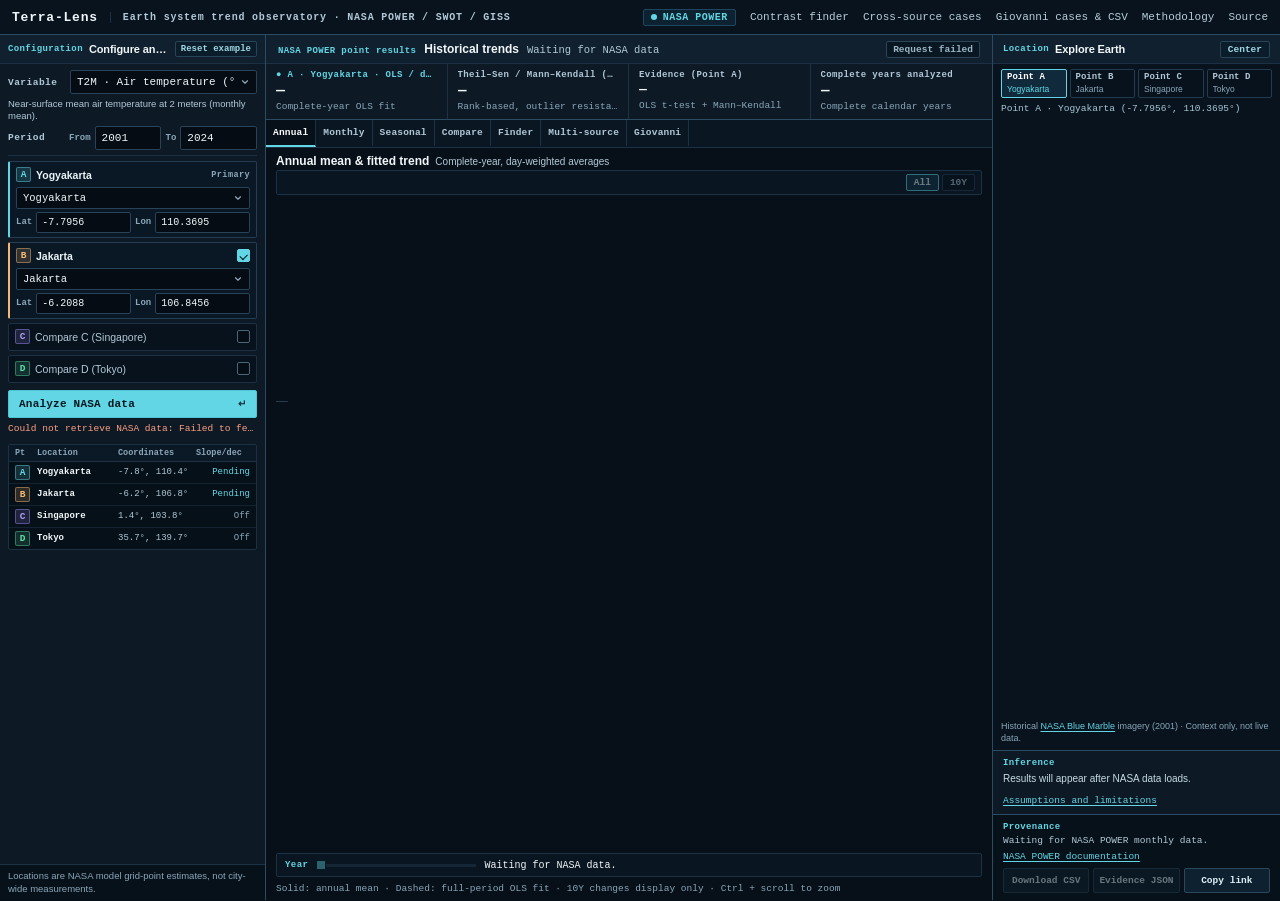
==== index.html @ 96b3123f "Publish review build 950e8ed2" ====
<!doctype html>
<html lang="en"><head><meta charset="utf-8"><meta name="viewport" content="width=device-width,initial-scale=1"><meta name="theme-color" content="#071521"><meta name="description" content="Explore real NASA POWER Earth-system data and investigate historical trends."><link rel="icon" href="./assets/favicon-BBARAKru.svg" type="image/svg+xml"><title>Terra-Lens — Earth trend workspace</title>  <script type="module" crossorigin src="./assets/index-DTztpC2e.js"></script>
  <link rel="stylesheet" crossorigin href="./assets/index-4qi3lNzu.css">
</head><body><div id="root"></div></body></html>
---- assets/index-4qi3lNzu.css ----
:root{--lightningcss-light: ;--lightningcss-dark:initial;color-scheme:dark;--bg:#071019;--panel:#0d1a26;--panel-alt:#142432;--header-bg:#10202e;--input-bg:#050c14;--border:#1c3144;--border-strong:#2d4a63;--focus-ring:#62d6e4;--text:#f1f7f9;--muted:#b2c8d6;--dim:#8aa6b8;--cyan:#62d6e4;--amber:#f6b975;--violet:#b29efa;--emerald:#5ce0a8;--status-ok:#6ee7b7;--status-warn:#fcd34d;--status-err:#fca5a5;--mono:"IBM Plex Mono", ui-monospace, SFMono-Regular, Menlo, Monaco, Consolas, "Liberation Mono", monospace;--head:"IBM Plex Sans", -apple-system, BlinkMacSystemFont, "Segoe UI", Inter, Roboto, sans-serif;--body:"IBM Plex Sans", -apple-system, BlinkMacSystemFont, "Segoe UI", Inter, Roboto, sans-serif}*{box-sizing:border-box}html{scroll-behavior:smooth}body{background:var(--bg);color:var(--text);font-family:var(--body);-webkit-font-smoothing:antialiased;margin:0}a{color:inherit;text-decoration:none}button,select,input{font:inherit}button{cursor:pointer}h1,h2,h3,h4,p{margin:0}h1,h2,h3,h4{font-family:var(--head)}a:focus-visible,button:focus-visible,input:focus-visible,select:focus-visible{outline:1.5px solid var(--cyan);outline-offset:1px}.skip{background:var(--cyan);color:#04151f;font:700 11px var(--mono);z-index:30;padding:6px 10px;position:absolute;top:-60px;left:8px}.skip:focus{top:6px}.sr-only{clip:rect(0, 0, 0, 0);white-space:nowrap;border:0;width:1px;height:1px;margin:-1px;padding:0;overflow:hidden;position:absolute!important}[hidden]{display:none!important}@media (prefers-reduced-motion:reduce){html{scroll-behavior:auto}}.shell{width:100%;max-width:none}.topbar{border-bottom:1px solid var(--border-strong);background:#08131d;position:relative}.nav{align-items:center;gap:12px;height:34px;min-height:34px;padding:0 12px;display:flex}.brand{font:700 13px var(--mono);letter-spacing:.06em;color:#f0f7fa;align-items:center;display:inline-flex}.brand span{color:var(--cyan);margin:0 2px}.nav-subtitle{font:600 10px var(--mono);letter-spacing:.08em;color:var(--muted);border-left:1px solid var(--border);white-space:nowrap;padding-left:12px}.nav-right{font:500 11px var(--mono);color:#b7ccd8;align-items:center;gap:14px;margin-left:auto;display:flex}.nav-right a{white-space:nowrap;color:#b7ccd8;transition:color .12s}.nav-right a:hover{color:var(--cyan)}.source-indicator{font:600 10px var(--mono);letter-spacing:.05em;color:var(--cyan);background:#0c2231;border:1px solid #1f465c;border-radius:2px;align-items:center;padding:2px 7px;display:inline-flex}.pulse{background:var(--cyan);border-radius:50%;width:6px;height:6px;margin-right:6px;display:inline-block}.explorer{background:var(--bg);max-width:none;padding:0}.workspace{border-bottom:1px solid var(--border);grid-template-columns:266px minmax(0,1fr) 288px;align-items:stretch;gap:0;display:grid}.controls,.results,.location-column{background:var(--panel);min-width:0;min-height:0}.controls{border-right:1px solid var(--border-strong);flex-direction:column;padding:0;display:flex}.location-column{border-left:1px solid var(--border-strong);flex-direction:column;gap:0;display:flex}.pane-title-group{white-space:nowrap;align-items:center;gap:6px;min-width:0;display:flex;overflow:hidden}.section-kicker{font:700 9px var(--mono);letter-spacing:.04em;color:var(--cyan);white-space:nowrap;flex:none}.panel-title{background:var(--header-bg);border-bottom:1px solid var(--border);flex:none;justify-content:space-between;align-items:center;gap:6px;height:29px;min-height:29px;padding:0 8px;display:flex}.panel-title h2,.globe-title h2{font:600 11px var(--head);letter-spacing:-.01em;color:var(--text);white-space:nowrap;text-overflow:ellipsis;margin:0;overflow:hidden}.link-button{color:#9fd7e2;font:600 9px var(--mono);white-space:nowrap;background:#0b1c2a;border:1px solid #284458;border-radius:2px;padding:2px 5px}.link-button:hover{border-color:var(--cyan);color:#fff;background:#132d42}#investigation-form{flex-direction:column;gap:5px;min-height:0;padding:6px 8px;display:flex}.param-block{border-bottom:1px solid var(--border);flex-direction:column;gap:4px;padding-bottom:5px;display:flex}.param-row{grid-template-columns:56px minmax(0,1fr);align-items:center;gap:6px;display:grid}.param-row label,.field-inline-label{font:700 9.5px var(--mono);letter-spacing:.05em;color:var(--muted);margin:0}.controls select,.controls input[type=number]{background-color:var(--input-bg);width:100%;height:24px;color:var(--text);font:500 11px var(--mono);font-variant-numeric:tabular-nums;appearance:none;border:1px solid #284257;border-radius:2px;padding:0 6px}.controls select{cursor:pointer;background-image:url("data:image/svg+xml,%3Csvg xmlns='http://www.w3.org/2000/svg' width='10' height='10' viewBox='0 0 12 12' fill='none'%3E%3Cpath d='m3 4.5 3 3 3-3' stroke='%238fa9b8' stroke-width='1.4' stroke-linecap='round' stroke-linejoin='round'/%3E%3C/svg%3E");background-position:right 6px center;background-repeat:no-repeat;padding-right:20px}.controls select:hover,.controls input[type=number]:hover{background-color:#0a1926;border-color:#446d8c}.controls input[type=number]::-webkit-inner-spin-button{appearance:none;margin:0}.controls input[type=number]::-webkit-outer-spin-button{appearance:none;margin:0}.controls .hint{font:400 9.5px/1.25 var(--body);color:var(--muted);margin:0}.year-row{grid-template-columns:56px 1fr 1fr;align-items:center;gap:5px;display:grid}.year-cell,.coord-cell{align-items:center;gap:4px;min-width:0;display:flex}.controls .small-label{font:600 9px var(--mono);color:var(--dim);white-space:nowrap;margin:0}.locations-matrix{flex-direction:column;gap:4px;min-height:0;display:flex}.loc-slot{border:1px solid var(--border);background:#07121c;border-radius:2px;padding:4px 6px;transition:border-color .12s}.loc-slot.is-active{background:#0a1825;border-color:#243d52}.loc-slot.loc-a.is-active{border-left:2px solid var(--cyan)}.loc-slot.loc-b.is-active{border-left:2px solid var(--amber)}.loc-slot.loc-c.is-active{border-left:2px solid var(--violet)}.loc-slot.loc-d.is-active{border-left:2px solid var(--emerald)}.field-heading,.compare-label{font:600 10px var(--mono);color:var(--text);justify-content:space-between;align-items:center;min-height:18px;margin:0;display:flex}.compare-label{cursor:pointer}.field-heading>span,.compare-label>span{align-items:center;gap:5px;min-width:0;display:inline-flex}.loc-city-badge{font:600 10.5px var(--head);color:#eaf4f8;white-space:nowrap;text-overflow:ellipsis;overflow:hidden}.loc-slot.is-collapsed .loc-city-badge{color:var(--muted);font-weight:500}.loc-tag{font:700 8.5px var(--mono);color:var(--dim);letter-spacing:.05em}.pin{width:15px;height:15px;font:700 9.5px var(--mono);border-radius:2px;flex:none;place-items:center;display:inline-grid}.pin.a{color:var(--cyan);background:#62d6e429;border:1px solid #62d6e473}.pin.b{color:var(--amber);background:#f6b97529;border:1px solid #f6b97573}.pin.c{color:var(--violet);background:#a38cf829;border:1px solid #a38cf873}.pin.d{color:var(--emerald);background:#56d39a29;border:1px solid #56d39a73}.compare-label input[type=checkbox]{appearance:none;background:var(--input-bg);cursor:pointer;border:1px solid #48667a;border-radius:2px;flex:none;place-content:center;width:13px;height:13px;margin:0;display:grid}.compare-label input[type=checkbox]:checked{background:var(--cyan);border-color:var(--cyan)}.compare-label input[type=checkbox]:checked:before{content:"";border-bottom:1.5px solid #04151f;border-left:1.5px solid #04151f;width:6px;height:3.5px;transform:translateY(-.5px)rotate(-45deg)}.loc-body{flex-direction:column;gap:3px;margin-top:3px;display:flex}.loc-body select{height:22px;font-size:10.5px}.coord-row{grid-template-columns:1fr 1fr;gap:4px;display:grid}.coord-row input[type=number]{height:21px;padding:0 5px;font-size:10px}.analyze{background:var(--cyan);color:#041821;width:100%;height:28px;min-height:28px;font:700 11px var(--mono);letter-spacing:.02em;cursor:pointer;border:1px solid #4fc4d4;border-radius:2px;flex:none;justify-content:space-between;align-items:center;margin-top:2px;padding:0 10px;display:flex}.analyze:hover:not(:disabled){background:#88e5f0}.analyze:disabled{color:#7794a6;cursor:not-allowed;background:#1b3140;border-color:#294558}.analyze-kbd{font:700 9.5px var(--mono);opacity:.85}.status{font:500 9.5px/1.3 var(--mono);min-height:13px;color:var(--muted);white-space:nowrap;text-overflow:ellipsis;margin:0;overflow:hidden}.status.error{color:#ff9e80}.status.success{color:#7ce8c8}.telemetry-summary{border:1px solid var(--border);font:500 9px var(--mono);font-variant-numeric:tabular-nums;background:#061019;border-radius:2px;margin:2px 8px 6px}.telemetry-head{border-bottom:1px solid var(--border);color:var(--dim);background:#0b1926;grid-template-columns:18px minmax(0,1fr) 74px 54px;gap:4px;padding:3px 6px;font-size:8.5px;font-weight:700;display:grid}.telemetry-row{border-bottom:1px solid #132332;grid-template-columns:18px minmax(0,1fr) 74px 54px;align-items:center;gap:4px;padding:3px 6px;display:grid}.telemetry-row:last-child{border-bottom:0}.telemetry-row.is-off{opacity:1}.telemetry-city{color:var(--text);white-space:nowrap;text-overflow:ellipsis;font-weight:600;overflow:hidden}.telemetry-coord{color:var(--muted);white-space:nowrap;text-overflow:ellipsis;overflow:hidden}.telemetry-val{text-align:right;color:var(--cyan);white-space:nowrap}.telemetry-row.is-off .telemetry-val{color:var(--dim)}@media (height<=780px),(width<=999px){.telemetry-summary{display:none}}.aside-note{font:400 9.5px/1.3 var(--body);border-top:1px solid var(--border);color:var(--dim);background:#07111a;flex:none;margin-top:auto;padding:5px 8px}.results{background:var(--bg);flex-direction:column;gap:0;display:flex}.result-heading{background:var(--header-bg);border-bottom:1px solid var(--border);flex:none;justify-content:space-between;align-items:center;gap:10px;height:29px;min-height:29px;padding:0 12px;display:flex}.result-title-bar{align-items:baseline;gap:8px;min-width:0;display:flex;overflow:hidden}.result-heading strong{font:600 12px var(--head);color:var(--text);white-space:nowrap}.result-heading p{font:500 10.5px var(--mono);color:var(--muted);white-space:nowrap;text-overflow:ellipsis;overflow:hidden}.data-state{color:#9cb6c4;font:700 9.5px var(--mono);white-space:nowrap;background:#091723;border:1px solid #2b4458;border-radius:2px;flex:none;margin-left:auto;padding:2px 6px}.data-state.live{color:#7ce8c8;background:#14443859;border-color:#2f7a67}.metrics{background:var(--panel);border-bottom:1px solid var(--border-strong);flex:none;grid-template-columns:repeat(4,minmax(0,1fr));gap:0;display:grid}.metric{border-right:1px solid var(--border);min-width:0;padding:6px 10px}.metric:last-child{border-right:0}.metric-label{font:700 9px var(--mono);letter-spacing:.04em;color:var(--muted);white-space:nowrap;text-overflow:ellipsis;overflow:hidden}.metric strong{font:700 15px/1.15 var(--mono);font-variant-numeric:tabular-nums;letter-spacing:-.02em;color:var(--text);white-space:nowrap;text-overflow:ellipsis;margin-top:2px;display:block;overflow:hidden}.metric strong.yes{color:#7ce8c8}.metric strong.no,.metric strong.metric-secondary-val{color:var(--amber)}.metric p{font:400 9.5px/1.25 var(--mono);color:var(--dim);white-space:nowrap;text-overflow:ellipsis;margin-top:2px;overflow:hidden}.chart-shell{background:var(--bg);flex-direction:column;flex:1;min-height:0;display:flex;overflow:hidden}.chart-tabs{border-bottom:1px solid var(--border);background:#0a1723;flex:none;align-items:center;gap:0;height:28px;min-height:28px;padding:0 8px 0 0;display:flex}.chart-tabs button{appearance:none;border:0;border-right:1px solid var(--border);height:100%;color:var(--muted);font:600 10.5px var(--mono);letter-spacing:.02em;background:0 0;border-bottom:2px solid #0000;padding:0 12px;transition:background-color .12s,color .12s}.chart-tabs button:hover:not([aria-selected=true]){color:var(--text);background:#0f2233}.chart-tabs button[aria-selected=true]{background:var(--bg);border-bottom-color:var(--cyan);color:#fff}.chip{font:600 9.5px var(--mono);color:var(--cyan);white-space:nowrap;background:#0c2130;border:1px solid #21495e;border-radius:2px;margin-left:auto;padding:1px 6px}.chart-views{flex:1;min-height:0}.chart-views>section,.chart-views>article{height:100%;min-height:0}.chart-panel{flex-direction:column;height:100%;min-height:0;margin:0;padding:6px 10px;display:flex}.chart-heading{flex:none;justify-content:space-between;align-items:center;margin-bottom:2px;display:flex}.chart-heading h3,.comparison-topline h3{font:600 12px var(--head);color:var(--text);margin:0}.chart-heading p,.comparison-topline p{font:400 10px var(--body);color:var(--muted);margin:0}.chart-toolbar{border:1px solid var(--border);background:#091521;border-radius:2px;flex:none;justify-content:space-between;align-items:center;gap:8px;margin-bottom:4px;padding:3px 6px;display:flex}.legend{font:500 10.5px var(--mono);flex-wrap:wrap;align-items:center;gap:10px;display:flex}.legend-item{align-items:center;gap:5px;display:inline-flex}.legend-dot{border-radius:1px;width:7px;height:7px;display:inline-block}.legend-id{font:700 10px var(--mono)}.legend-slope{font:500 9.5px var(--mono);color:var(--muted);padding-left:2px;font-style:normal}.chart-range{align-items:center;gap:3px;display:flex}.chart-range button{color:var(--muted);font:600 9.5px var(--mono);background:#061019;border:1px solid #264054;border-radius:2px;padding:2px 7px}.chart-range button[aria-pressed=true]{border-color:var(--cyan);color:#e9f9fc;background:#143647}.chart-range button:disabled{opacity:.45;cursor:not-allowed}.echart{touch-action:pan-y;flex:1;width:100%;min-height:120px}.chart-inspector{border:1px solid var(--border);font:500 10px var(--mono);background:#091520;border-radius:2px;flex:none;grid-template-columns:auto minmax(80px,160px) minmax(0,1fr);align-items:center;gap:8px;margin-top:4px;padding:4px 8px;display:grid}.chart-inspector label{font:700 9px var(--mono);color:var(--cyan);letter-spacing:.05em}.chart-inspector input[type=range]{width:100%;height:14px;accent-color:var(--cyan);cursor:pointer;margin:0}.chart-inspector output{color:var(--text);font-variant-numeric:tabular-nums;white-space:nowrap;text-overflow:ellipsis;overflow:hidden}.chart-foot{font:400 9.5px var(--mono);color:var(--dim);white-space:nowrap;text-overflow:ellipsis;flex:none;margin-top:2px;padding-top:4px;overflow:hidden}.comparison-panel{flex-direction:column;gap:6px;height:100%;min-height:0;margin:0;padding:8px 12px;display:flex}.comparison-topline{flex:none}.confidence-wrap{border:1px solid var(--border);background:#08131e;border-radius:2px;flex:0 132px;width:100%;min-height:88px;overflow:auto hidden}.confidence-wrap svg{width:100%;min-width:0;height:100%;max-height:132px;display:block}.comparison-rows{flex-direction:column;flex:1;gap:4px;min-height:0;display:flex}.comparison-point{border:1px solid var(--border);border-left:3px solid var(--series-color);background:#091520;border-radius:2px;min-width:0;padding:5px 9px}.comparison-location{align-items:center;gap:6px;margin-bottom:3px;display:flex}.comparison-badge{font:700 9.5px var(--mono);color:var(--series-color);border:1px solid var(--series-color);border-radius:2px;padding:0 4px}.comparison-location strong{font:600 11px var(--head);color:var(--text)}.comparison-location small{font:500 9.5px var(--mono);color:var(--muted);margin-left:auto}.comparison-numbers{grid-template-columns:.6fr 1.15fr 1.35fr .7fr;gap:6px;min-width:0;display:grid}.comparison-stat{min-width:0}.comparison-stat span{font:600 8.5px var(--mono);color:var(--dim);display:block}.comparison-stat strong{font:600 10.5px var(--mono);font-variant-numeric:tabular-nums;color:var(--text);white-space:nowrap;text-overflow:ellipsis;display:block;overflow:hidden}.comparison-note{font:400 9.5px/1.3 var(--body);color:var(--dim);flex:none;margin-top:auto}.comparison-empty{font:500 11px var(--mono);color:var(--muted);padding:16px}.globe-panel{border-bottom:1px solid var(--border-strong);background:#08131d;flex-direction:column;flex:1;min-height:0;padding:0 0 6px;display:flex}.globe-title{background:var(--header-bg);border-bottom:1px solid var(--border);justify-content:space-between;align-items:center;height:29px;min-height:29px;padding:0 10px;display:flex}.globe-title button{color:#9fd7e2;font:600 9.5px var(--mono);background:#0b1c2a;border:1px solid #284458;border-radius:2px;padding:2px 7px}.globe-title button:hover{border-color:var(--cyan);color:#fff}.globe-controls{grid-template-columns:repeat(4,minmax(0,1fr));gap:3px;padding:5px 8px 3px;display:grid}.globe-target-btn{color:var(--muted);background:#07121c;border:1px solid #233b4e;border-radius:2px;flex-direction:column;align-items:flex-start;min-width:0;padding:3px 5px;display:flex}.globe-target-btn span{font:700 9px var(--mono);line-height:1.1}.globe-target-btn small{font:500 8.5px var(--body);color:var(--dim);white-space:nowrap;text-overflow:ellipsis;text-align:left;width:100%;margin-top:1px;overflow:hidden}.globe-target-btn[aria-pressed=true]{border-color:var(--cyan);color:#fff;background:#10293b}.globe-target-btn[aria-pressed=true] small{color:var(--cyan)}.globe-status{font:500 9.5px/1.25 var(--mono);color:#a9c7d6;white-space:nowrap;text-overflow:ellipsis;padding:2px 8px 4px;overflow:hidden}.earth-globe{cursor:grab;touch-action:none;flex:1;width:100%;min-height:110px}.earth-globe:active{cursor:grabbing}.earth-globe canvas{width:100%;height:100%;display:block}.earth-globe[data-error]{cursor:auto;color:var(--muted);font:500 11px var(--mono);place-items:center;padding:10px;display:grid}.globe-credit{font:400 9px/1.25 var(--body);color:var(--dim);flex:none;padding:2px 8px 0}.globe-credit a,.sources-card a,.insight-card>a{color:var(--cyan);text-underline-offset:2px;text-decoration:underline}.insight-card{border-bottom:1px solid var(--border-strong);background:var(--panel);flex:none;padding:7px 10px}.insight-card .finding{margin:4px 0}.finding p{font:400 10px/1.35 var(--body);color:#c7dae3}.insight-card>a{font:500 9.5px var(--mono);display:inline-block}.sources-card{background:#07111a;flex:none;padding:7px 10px}.sources-card p{font:400 9.5px/1.3 var(--mono);color:var(--muted);margin:3px 0}.sources-card a{font:500 9.5px var(--mono)}.source-actions{grid-template-columns:1fr 1fr;gap:5px;margin-top:5px;display:grid}.source-actions button{color:#dff0f6;height:25px;font:600 10px var(--mono);background:#0d2130;border:1px solid #2b475c;border-radius:2px;padding:0 8px}.source-actions button:hover:not(:disabled){border-color:var(--cyan);background:#16344a}.source-actions button:disabled{opacity:.45;cursor:not-allowed}@media (width>=800px) and (height>=660px){html,body{height:100%;overflow:hidden}.explorer{height:calc(100dvh - 34px)}.workspace{grid-template-rows:minmax(0,1fr);height:100%}.workspace>*{height:100%;min-height:0}.confidence-wrap{overflow:hidden}.confidence-wrap svg{min-width:0}}@media (width<=1190px){.workspace{grid-template-columns:232px minmax(0,1fr) 256px}.metric{padding:5px 8px}.metric strong{font-size:13.5px}}@media (width>=800px) and (width<=999px) and (height>=660px){.workspace{grid-template-columns:204px minmax(0,1fr) 224px}.nav-subtitle{display:none}.metric strong{font-size:12.5px}.metric p{font-size:8.5px}.comparison-numbers{grid-template-columns:repeat(4,minmax(0,1fr));gap:4px}.comparison-stat strong{font-size:9.5px}.chart-inspector{grid-template-columns:auto 90px minmax(0,1fr)}}@media (width>=800px) and (width<=899px) and (height>=660px){.workspace{grid-template-columns:182px minmax(0,1fr) 194px}.globe-controls{grid-template-columns:repeat(2,minmax(0,1fr))}}@media (width>=800px) and (height<=720px){#investigation-form{gap:3px;padding:4px 6px}.param-block{gap:2px;padding-bottom:3px}.controls select,.controls input[type=number]{height:20px;font-size:10px}.loc-slot{padding:2px 5px}.field-heading,.compare-label{min-height:15px}.loc-body{gap:2px;margin-top:2px}.loc-body select{height:19px}.coord-row input[type=number]{height:18px}.analyze{height:24px;min-height:24px}.aside-note{padding:3px 6px;font-size:8.5px}.confidence-wrap{flex-basis:104px;min-height:76px}.comparison-point{padding:3px 7px}.insight-card,.sources-card{padding:5px 8px}.finding p,.sources-card p{font-size:9px;line-height:1.25}}@media (width<=799px){.workspace{grid-template-columns:1fr}.controls{border-right:0;border-bottom:1px solid var(--border-strong)}.location-column{border-left:0;border-top:1px solid var(--border-strong);order:-1}.earth-globe{height:220px}.results{min-height:520px}.chart-shell{min-height:400px}.metrics{grid-template-columns:repeat(2,minmax(0,1fr))}.metric:nth-child(2){border-right:0}.metric:first-child,.metric:nth-child(2){border-bottom:1px solid var(--border)}.nav-subtitle{display:none}}@media (width<=650px){.nav{gap:8px;padding:0 10px}.nav-right{gap:8px}.nav-right>a:last-child{display:none}.comparison-numbers{grid-template-columns:repeat(2,minmax(0,1fr))}.chart-inspector{grid-template-columns:auto 1fr}.chart-inspector output{grid-column:1/-1}}#root{min-height:100%}.chart-inspector input[type=range]{appearance:none;background:0 0}.chart-inspector input[type=range]::-webkit-slider-runnable-track{background:#274357;border-radius:1px;height:3px}.chart-inspector input[type=range]::-webkit-slider-thumb{appearance:none;background:var(--cyan);border:1px solid #04151f;border-radius:1px;width:10px;height:10px;margin-top:-3.5px}.chart-inspector input[type=range]::-moz-range-track{background:#274357;border-radius:1px;height:3px}.chart-inspector input[type=range]::-moz-range-thumb{background:var(--cyan);border:1px solid #04151f;border-radius:1px;width:10px;height:10px}.chart-inspector input[type=range]:disabled{opacity:.4;cursor:not-allowed}.results{overflow:hidden}.chart-views{flex-direction:column;display:flex;overflow:hidden}#panel-comparison,#panel-finder,#panel-cases,#panel-giovanni{flex-direction:column;flex:1;height:100%;min-height:0;display:flex;overflow:hidden}.comparison-panel,.science-cases,.giovanni-workspace{overscroll-behavior:contain;flex:1;min-height:0;overflow:hidden auto}.comparison-panel>*{flex-shrink:0}.comparison-rows{flex:none;min-height:auto}@media (width<=799px){.comparison-panel,.discovery,.science-cases,.giovanni-workspace{max-height:540px}}.source-actions{grid-template-columns:repeat(3,minmax(0,1fr));gap:4px}.source-actions button{white-space:nowrap;padding:0 4px;font-size:9.5px}.giovanni-workspace{overflow-wrap:anywhere;background:var(--bg);flex-direction:column;gap:8px;min-width:0;max-width:100%;margin:0;padding:8px 12px;display:flex}.giovanni-head{border-bottom:1px solid var(--border);flex-wrap:wrap;flex:none;justify-content:space-between;align-items:center;gap:8px;padding-bottom:6px;display:flex}.giovanni-head h2{font:600 12px var(--head);letter-spacing:-.01em;color:var(--text);margin:0}.giovanni-links{font:500 10px var(--mono);color:var(--muted);margin:0}.giovanni-links a{color:var(--cyan);text-underline-offset:2px;text-decoration:underline}.giovanni-links a:hover{color:#fff}.giovanni-grid{grid-template-columns:minmax(0,.95fr) minmax(0,1.05fr);align-items:start;gap:10px;display:grid}.giovanni-copy{flex-direction:column;gap:8px;min-width:0;display:flex}.giovanni-card,.giovanni-summary,.giovanni-form{background:var(--panel);border:1px solid var(--border);border-radius:2px;min-width:0;padding:8px 10px}.giovanni-workspace h3{font:600 10.5px var(--head);letter-spacing:.01em;color:var(--cyan);margin:0 0 6px}.giovanni-note{font:400 10.5px/1.4 var(--body);color:var(--muted);margin:0 0 6px}.giovanni-note:last-child{margin-bottom:0}.giovanni-note strong{color:var(--text);font-weight:600}.giovanni-tutorial p{font:400 13px/1.45 var(--body);margin:0 0 8px}.giovanni-tutorial p.giovanni-note{font-size:12px}.giovanni-tutorial a{color:var(--cyan);text-underline-offset:2px;text-decoration:underline}.giovanni-tutorial button{color:var(--text);background:var(--panel);border:1px solid var(--cyan);cursor:pointer;border-radius:2px;padding:6px 10px}.giovanni-tutorial summary{cursor:pointer;margin-top:8px}.giovanni-region-fields{grid-template-columns:repeat(auto-fit,minmax(110px,1fr));gap:8px;margin:8px 0;display:grid}.giovanni-region-fields input{width:100%;min-width:0;color:var(--text);background:var(--bg);border:1px solid var(--border);padding:5px}.giovanni-workspace label{font:600 9.5px var(--mono);color:var(--muted);margin:0 0 3px;display:block}.giovanni-workspace input[type=text],.giovanni-workspace input[type=url],.giovanni-workspace input:not([type]){box-sizing:border-box;background:var(--input-bg);width:100%;min-width:0;max-width:100%;height:26px;color:var(--text);font:500 10.5px var(--mono);border:1px solid #284257;border-radius:2px;margin-bottom:8px;padding:0 7px}.giovanni-workspace input[type=text]:hover,.giovanni-workspace input[type=url]:hover,.giovanni-workspace input:not([type]):hover{background:#0a1926;border-color:#446d8c}.giovanni-workspace input[type=file]{box-sizing:border-box;background:var(--input-bg);width:100%;min-width:0;max-width:100%;color:var(--muted);font:500 10px var(--mono);cursor:pointer;border:1px dashed #2d4c63;border-radius:2px;padding:5px 7px}.giovanni-workspace input[type=file]::file-selector-button{color:#dff0f6;font:600 9.5px var(--mono);cursor:pointer;background:#0d2130;border:1px solid #2b475c;border-radius:2px;margin-right:8px;padding:3px 8px}.giovanni-workspace input[type=file]::file-selector-button:hover{border-color:var(--cyan);color:#fff;background:#16344a}.giovanni-workspace .coord-row{grid-template-columns:1fr 1fr;gap:8px;display:grid}.giovanni-summary p{font:500 10.5px/1.35 var(--body);color:var(--text);margin:0 0 5px}.giovanni-summary code{overflow-wrap:anywhere;font:500 9.5px var(--mono);color:var(--cyan)}.giovanni-summary button{color:#dff0f6;font:600 10px var(--mono);cursor:pointer;background:#0d2130;border:1px solid #2b475c;border-radius:2px;margin-top:6px;padding:4px 9px}.giovanni-summary button:hover{border-color:var(--cyan);color:#fff;background:#16344a}@media (width<=900px){.giovanni-grid{grid-template-columns:1fr;gap:8px}}@media (width>=800px) and (width<=999px) and (height<=720px){.source-actions{gap:3px}.source-actions button{height:22px;padding:0 3px;font-size:8.5px}.insight-card .finding{margin:2px 0}.insight-card>a{margin-top:0}}.verdict{border:1px solid var(--border-strong);font-family:var(--mono);letter-spacing:.02em;color:var(--muted);white-space:nowrap;border-radius:2px;margin-left:auto;padding:1px 6px;font-size:9.5px;display:inline-block}.verdict-consistent{color:var(--text);border-color:#9fb8c4}.verdict-mixed{color:#d6e2e8;border-style:dashed}.verdict-not-detected,.verdict-insufficient{color:var(--dim)}.metric strong.verdict-text{color:var(--text);font-size:13px;line-height:1.25}.metric strong.verdict-not-detected,.metric strong.verdict-insufficient{color:var(--muted)}.comparison-location{flex-wrap:wrap}.comparison-stat strong.flag{color:var(--amber)}.legend-excluded{color:var(--dim);font-style:italic}.chart-toolbar-groups{flex-wrap:wrap;align-items:center;gap:10px;display:flex}.finding-caveat{color:var(--dim);margin-top:4px;font-size:9.5px}.insight-card .finding{min-height:0;overflow-y:auto}.legend-glyph{font-size:10px;line-height:1}.metric-pt-a .metric-label{color:var(--cyan)}.metric-pt-b .metric-label{color:var(--amber)}.science-cases{background:var(--bg);flex-direction:column;gap:8px;min-width:0;max-width:100%;margin:0;padding:8px 12px;display:flex}.sc-header{border-bottom:1px solid var(--border);flex-wrap:wrap;flex:none;justify-content:space-between;align-items:center;gap:8px;padding-bottom:5px;display:flex}.sc-header h2{font:600 12px var(--head);color:var(--text);margin:0}.sc-header p{font:400 10px var(--body);color:var(--muted);white-space:nowrap;text-overflow:ellipsis;margin:0;overflow:hidden}.sc-snapshot-badge{border:1px solid var(--border-strong);background:var(--panel);font:600 9.5px var(--mono);color:var(--cyan);border-radius:2px;flex:none;padding:2px 7px}.sc-switcher{flex:none;grid-template-columns:1fr 1fr;gap:8px;display:grid}.sc-case-btn{text-align:left;background:var(--panel);border:1px solid var(--border);border-left:3px solid var(--border-strong);color:var(--muted);border-radius:2px;flex-direction:column;align-items:flex-start;gap:2px;padding:6px 10px;transition:border-color .12s,background-color .12s;display:flex}.sc-case-btn:hover{border-color:var(--border-strong);color:var(--text)}.sc-case-btn.is-selected{background:var(--panel-alt);border-color:var(--border-strong);border-left-color:var(--cyan);color:var(--text)}.sc-case-kicker{font:600 9px var(--mono);color:var(--cyan)}.sc-case-btn strong{font:600 11px var(--head);color:var(--text)}.sc-case-btn small{font:400 9.5px var(--mono);color:var(--dim)}.sc-body{flex-direction:column;gap:8px;min-width:0;display:flex}.sc-summary-grid{grid-template-columns:1fr 1.1fr;align-items:stretch;gap:8px;display:grid}.sc-card{background:var(--panel);border:1px solid var(--border);border-radius:2px;flex-direction:column;gap:5px;min-width:0;padding:7px 10px;display:flex}.sc-card h3,.sc-adv-head h3{font:600 10.5px var(--head);color:var(--cyan);margin:0}.sc-lead{font:400 10.5px/1.38 var(--body);color:var(--text);margin:0}.sc-kv-row{border-top:1px solid var(--border);grid-template-columns:1fr 1fr;gap:5px 8px;margin-top:auto;padding-top:4px;display:grid}.sc-kv-row span{font:500 8.5px var(--mono);color:var(--dim);display:block}.sc-kv-row strong{font:600 10px var(--mono);font-variant-numeric:tabular-nums;color:var(--text);display:block}.sc-list{font:400 10px/1.35 var(--body);color:var(--muted);flex-direction:column;gap:3px;margin:0;padding-left:15px;display:flex}.sc-list strong{color:var(--text)}.sc-list code,.sc-figure code{font:500 9.5px var(--mono);color:var(--cyan)}.sc-actions{flex-wrap:wrap;gap:5px;margin-top:auto;padding-top:4px;display:flex}.sc-actions button{border:1px solid var(--border-strong);color:var(--text);font:600 9.5px var(--mono);background:#0b1c2a;border-radius:2px;padding:4px 8px}.sc-actions button:hover:not(:disabled){border-color:var(--cyan);background:#142f44}.sc-figure{background:var(--panel);border:1px solid var(--border);border-radius:2px;margin:0;padding:6px 8px}.sc-figure svg{width:100%;height:auto;max-height:185px;display:block}.sc-figure figcaption{font:400 9.5px/1.3 var(--body);color:var(--dim);margin-top:4px}.sc-advanced{background:var(--panel);border:1px solid var(--border);border-radius:2px;flex-direction:column;gap:6px;padding:7px 10px;display:flex}.sc-adv-head{flex-wrap:wrap;justify-content:space-between;align-items:center;gap:6px;display:flex}.sc-adv-head span{font:400 9.5px var(--mono);color:var(--muted)}.sc-adv-head a,.sc-advanced a{color:var(--cyan);text-underline-offset:2px;text-decoration:underline}.sc-table-wrap{border:1px solid var(--border);border-radius:2px;overflow-x:auto}.sc-flag-warn{font-weight:600;color:var(--amber)!important}.sc-status-pill{font:600 9px var(--mono);border:1px solid var(--border-strong);border-radius:2px;padding:1px 5px;display:inline-block}.sc-status-live{color:var(--status-ok);background:#10403459;border-color:#6ee7b773}.sc-status-dated-official-snapshot,.sc-status-local-csv-import{color:var(--cyan);border-color:#62d6e466}.sc-status-planned{color:var(--dim);border-style:dashed}.chart-tabs button{white-space:nowrap;padding:0 9px;font-size:10px}@media (width<=1280px){.chart-tabs .chip{display:none}.chart-tabs button{padding:0 7px;font-size:9.5px}}@media (width<=1060px){.chart-tabs{padding-right:0}.chart-tabs button{letter-spacing:-.01em;padding:0 5px;font-size:9px}.sc-summary-grid,.sc-switcher{grid-template-columns:1fr}}@media (width<=920px){.chart-tabs button{letter-spacing:-.02em;padding:0 4px;font-size:8.5px}}@media (width<=720px){.nav-right a[href=\#contrast-finder],.nav-right a[href=\#science-cases],.nav-right a[href=\#giovanni]{display:none}.chart-tabs{grid-template-columns:repeat(4,minmax(0,1fr));height:auto;min-height:0;display:grid}.chart-tabs button{border-bottom:1px solid var(--border);height:26px;padding:0 4px;font-size:9px}.sc-kv-row{grid-template-columns:1fr}}
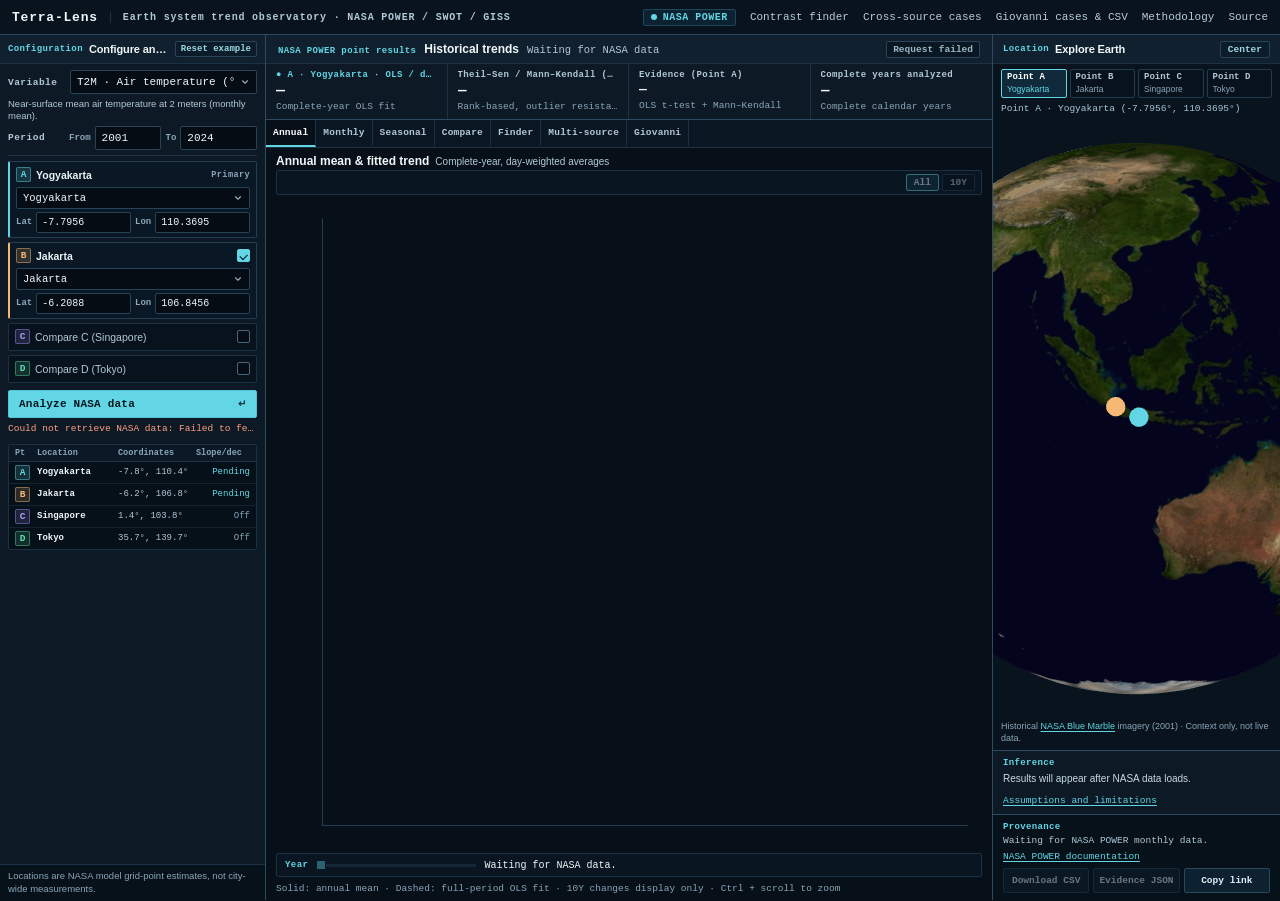
==== commit 9d43c094: "Publish corrected POWER extreme descriptions" ====
--- a/index.html
+++ b/index.html
@@ -1,4 +1,4 @@
 <!doctype html>
-<html lang="en"><head><meta charset="utf-8"><meta name="viewport" content="width=device-width,initial-scale=1"><meta name="theme-color" content="#071521"><meta name="description" content="Explore real NASA POWER Earth-system data and investigate historical trends."><link rel="icon" href="./assets/favicon-BBARAKru.svg" type="image/svg+xml"><title>Terra-Lens — Earth trend workspace</title>  <script type="module" crossorigin src="./assets/index-DTztpC2e.js"></script>
+<html lang="en"><head><meta charset="utf-8"><meta name="viewport" content="width=device-width,initial-scale=1"><meta name="theme-color" content="#071521"><meta name="description" content="Explore real NASA POWER Earth-system data and investigate historical trends."><link rel="icon" href="./assets/favicon-BBARAKru.svg" type="image/svg+xml"><title>Terra-Lens — Earth trend workspace</title>  <script type="module" crossorigin src="./assets/index-C753dthP.js"></script>
   <link rel="stylesheet" crossorigin href="./assets/index-4qi3lNzu.css">
 </head><body><div id="root"></div></body></html>
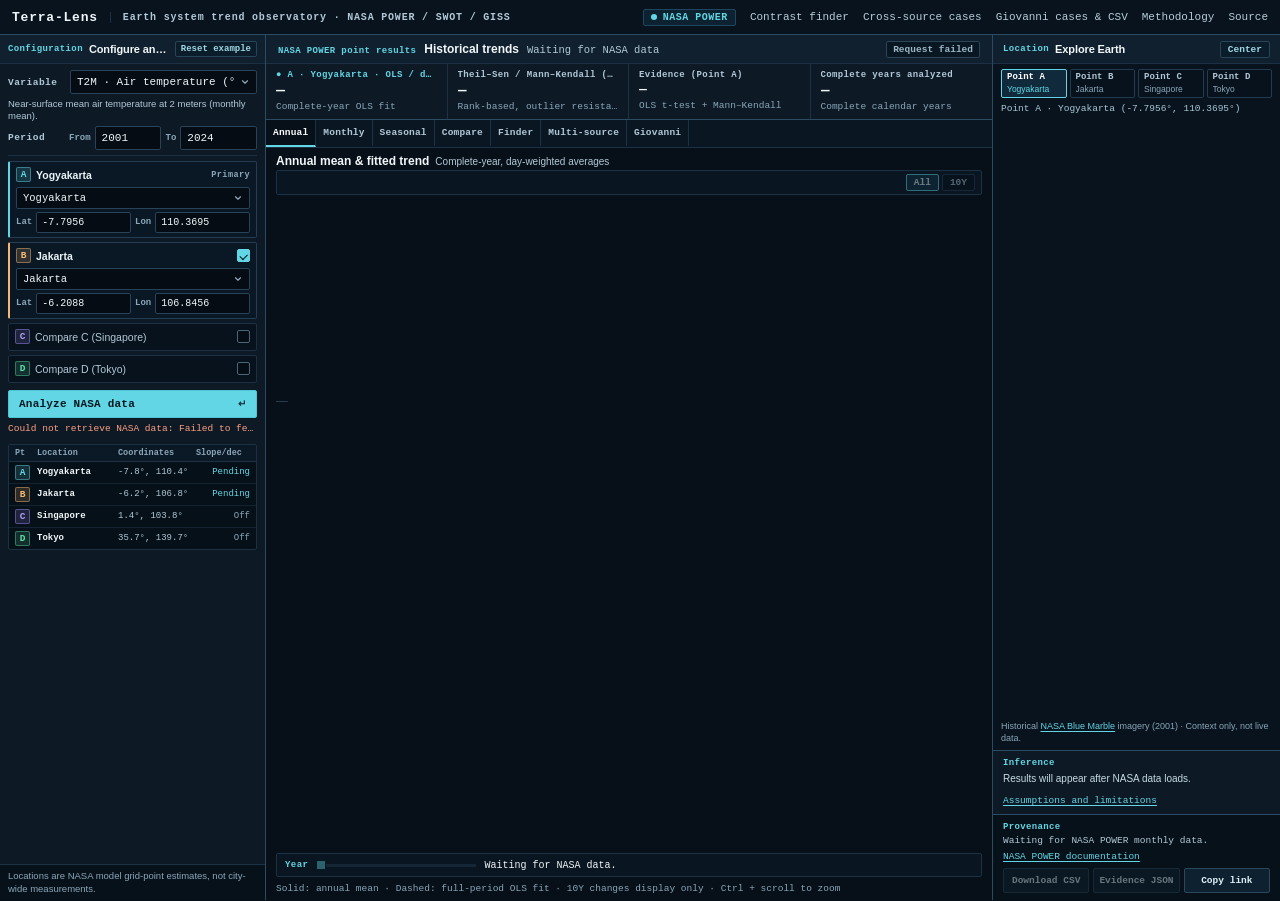
==== commit a8148fa9: "Publish Giovanni aggregation caveat" ====
--- a/index.html
+++ b/index.html
@@ -1,4 +1,4 @@
 <!doctype html>
-<html lang="en"><head><meta charset="utf-8"><meta name="viewport" content="width=device-width,initial-scale=1"><meta name="theme-color" content="#071521"><meta name="description" content="Explore real NASA POWER Earth-system data and investigate historical trends."><link rel="icon" href="./assets/favicon-BBARAKru.svg" type="image/svg+xml"><title>Terra-Lens — Earth trend workspace</title>  <script type="module" crossorigin src="./assets/index-C753dthP.js"></script>
+<html lang="en"><head><meta charset="utf-8"><meta name="viewport" content="width=device-width,initial-scale=1"><meta name="theme-color" content="#071521"><meta name="description" content="Explore real NASA POWER Earth-system data and investigate historical trends."><link rel="icon" href="./assets/favicon-BBARAKru.svg" type="image/svg+xml"><title>Terra-Lens — Earth trend workspace</title>  <script type="module" crossorigin src="./assets/index-CT2jyDQw.js"></script>
   <link rel="stylesheet" crossorigin href="./assets/index-4qi3lNzu.css">
 </head><body><div id="root"></div></body></html>
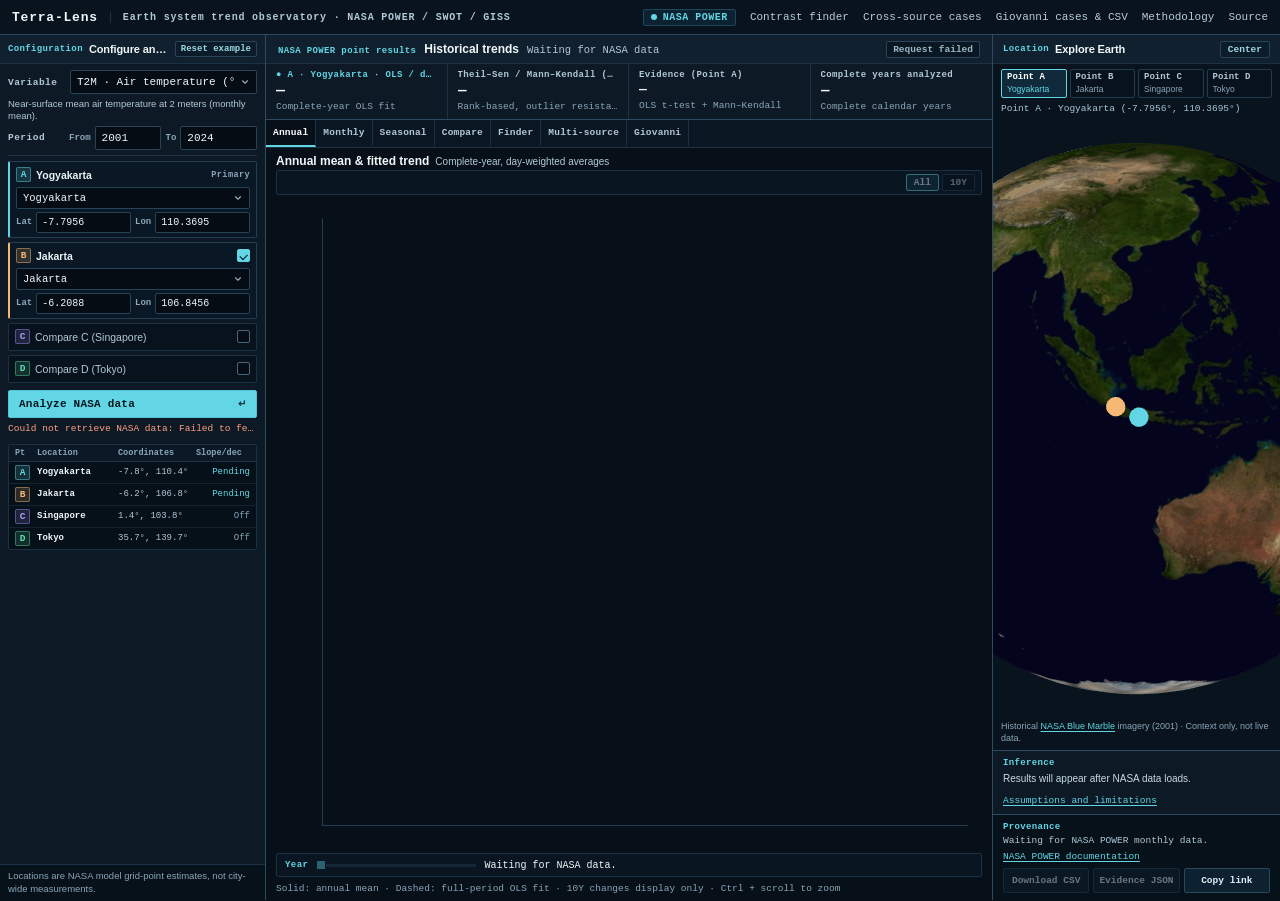
==== commit f518d71b: "Deploy preview from source commit 4b9a162db109a48ef960f02254cd56fe9703b090" ====
--- a/index.html
+++ b/index.html
@@ -1,4 +1,4 @@
 <!doctype html>
-<html lang="en"><head><meta charset="utf-8"><meta name="viewport" content="width=device-width,initial-scale=1"><meta name="theme-color" content="#071521"><meta name="description" content="Explore real NASA POWER Earth-system data and investigate historical trends."><link rel="icon" href="./assets/favicon-BBARAKru.svg" type="image/svg+xml"><title>Terra-Lens — Earth trend workspace</title>  <script type="module" crossorigin src="./assets/index-CT2jyDQw.js"></script>
+<html lang="en"><head><meta charset="utf-8"><meta name="viewport" content="width=device-width,initial-scale=1"><meta name="theme-color" content="#071521"><meta name="description" content="Explore real NASA POWER Earth-system data and investigate historical trends."><link rel="icon" href="./assets/favicon-BBARAKru.svg" type="image/svg+xml"><title>Terra-Lens — Earth trend workspace</title>  <script type="module" crossorigin src="./assets/index-DtQaph-9.js"></script>
   <link rel="stylesheet" crossorigin href="./assets/index-4qi3lNzu.css">
 </head><body><div id="root"></div></body></html>
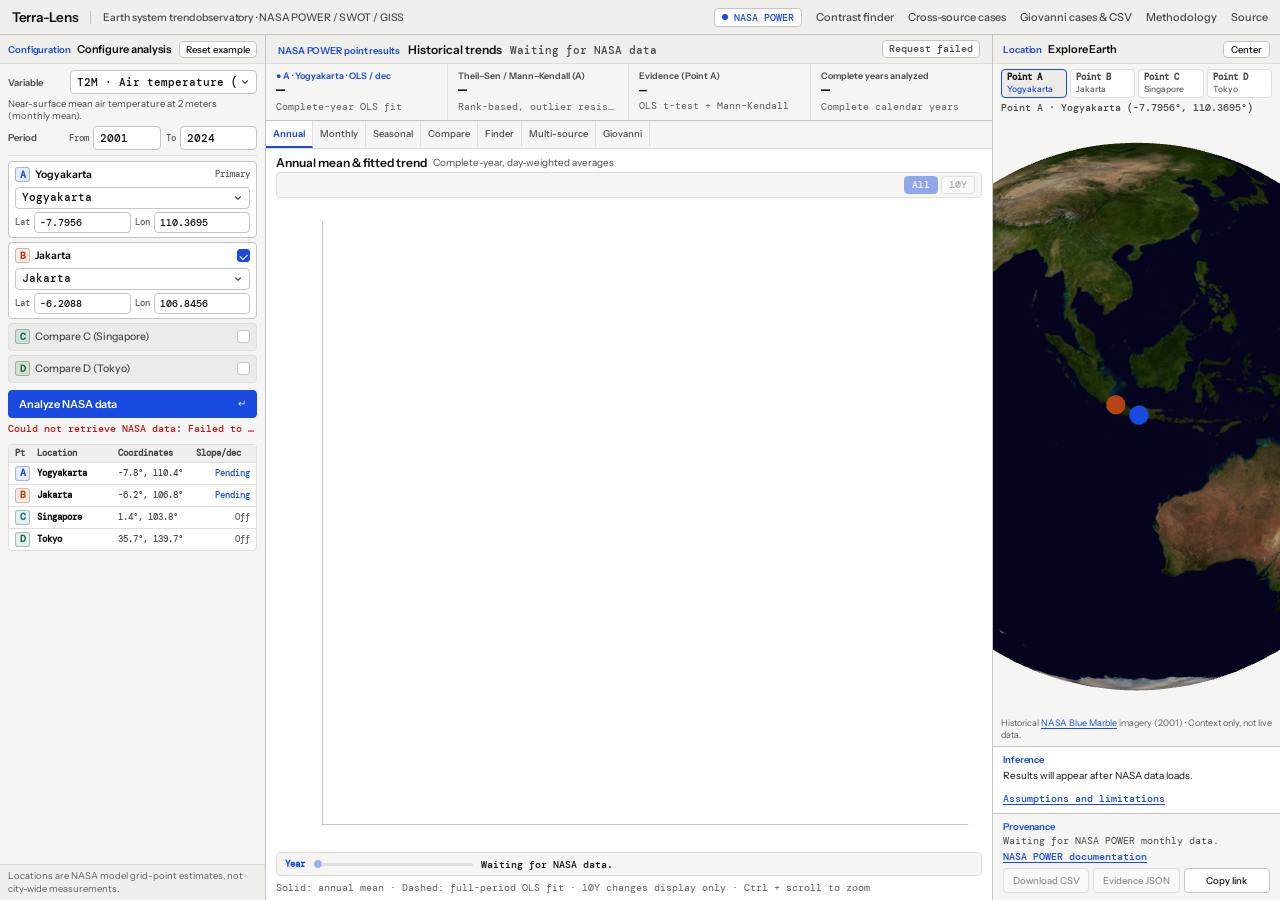
==== commit 1b2b9ea4: "Deploy preview from source commit 5298aee3ba58 (taste-skill white-link-blue redesign)" ====
--- a/index.html
+++ b/index.html
@@ -1,4 +1,4 @@
 <!doctype html>
-<html lang="en"><head><meta charset="utf-8"><meta name="viewport" content="width=device-width,initial-scale=1"><meta name="theme-color" content="#071521"><meta name="description" content="Explore real NASA POWER Earth-system data and investigate historical trends."><link rel="icon" href="./assets/favicon-BBARAKru.svg" type="image/svg+xml"><title>Terra-Lens — Earth trend workspace</title>  <script type="module" crossorigin src="./assets/index-DtQaph-9.js"></script>
-  <link rel="stylesheet" crossorigin href="./assets/index-4qi3lNzu.css">
+<html lang="en"><head><meta charset="utf-8"><meta name="viewport" content="width=device-width,initial-scale=1"><meta name="theme-color" content="#ffffff"><meta name="description" content="Explore real NASA POWER Earth-system data and investigate historical trends."><link rel="preconnect" href="https://fonts.googleapis.com"><link rel="preconnect" href="https://fonts.gstatic.com" crossorigin><link href="https://fonts.googleapis.com/css2?family=DM+Mono:wght@400;500&family=Instrument+Sans:wght@400;500;600;700&display=swap" rel="stylesheet"><link rel="icon" href="./assets/favicon-BW-tt1GC.svg" type="image/svg+xml"><title>Terra-Lens — Earth trend workspace</title>  <script type="module" crossorigin src="./assets/index-CYn3hPsx.js"></script>
+  <link rel="stylesheet" crossorigin href="./assets/index-wd_HZP9s.css">
 </head><body><div id="root"></div></body></html>
--- a/assets/index-wd_HZP9s.css
+++ b/assets/index-wd_HZP9s.css
@@ -0,0 +1 @@
+:root{--lightningcss-light:initial;--lightningcss-dark: ;color-scheme:light;--bg:#fff;--panel:#f5f5f3;--panel-alt:#ecebe7;--header-bg:#f0efeb;--input-bg:#fff;--border:#dfdeda;--border-strong:#c5c4be;--focus-ring:#1a4be0;--text:#111;--muted:#4a4a48;--dim:#5e5e5b;--cyan:#1a4be0;--amber:#b84314;--violet:#0d6e66;--emerald:#1f6b3b;--status-ok:#1f6b3b;--status-warn:#9a3412;--status-err:#b91c1c;--mono:"DM Mono", ui-monospace, SFMono-Regular, Menlo, Monaco, Consolas, "Liberation Mono", monospace;--head:"Instrument Sans", -apple-system, BlinkMacSystemFont, "Segoe UI", Inter, Roboto, sans-serif;--body:"Instrument Sans", -apple-system, BlinkMacSystemFont, "Segoe UI", Inter, Roboto, sans-serif}*{box-sizing:border-box}html{scroll-behavior:smooth}body{background:var(--bg);color:var(--text);font-family:var(--body);-webkit-font-smoothing:antialiased;margin:0}a{color:inherit;text-decoration:none}button,select,input{font:inherit}button{cursor:pointer}h1,h2,h3,h4,p{margin:0}h1,h2,h3,h4{font-family:var(--head)}a:focus-visible,button:focus-visible,input:focus-visible,select:focus-visible{outline:1.5px solid var(--cyan);outline-offset:1px}.skip{background:var(--cyan);color:#fff;font:700 11px var(--mono);z-index:30;padding:6px 10px;position:absolute;top:-60px;left:8px}.skip:focus{top:6px}.sr-only{clip:rect(0, 0, 0, 0);white-space:nowrap;border:0;width:1px;height:1px;margin:-1px;padding:0;overflow:hidden;position:absolute!important}[hidden]{display:none!important}@media (prefers-reduced-motion:reduce){html{scroll-behavior:auto}}.shell{width:100%;max-width:none}.topbar{background:var(--header-bg);border-bottom:1px solid var(--border-strong);position:relative}.nav{align-items:center;gap:12px;height:34px;min-height:34px;padding:0 12px;display:flex}.brand{font:600 13.5px var(--head);letter-spacing:-.02em;color:var(--text);align-items:center;display:inline-flex}.brand span{color:var(--cyan);margin:0 2px}.nav-subtitle{font:500 10.5px var(--body);letter-spacing:-.01em;color:var(--muted);border-left:1px solid var(--border-strong);white-space:nowrap;padding-left:12px}.nav-right{font:500 11px var(--body);color:var(--muted);align-items:center;gap:14px;margin-left:auto;display:flex}.nav-right a{white-space:nowrap;color:var(--muted);transition:color .12s}.nav-right a:hover{color:var(--cyan)}.source-indicator{font:500 10px var(--mono);color:var(--cyan);background:var(--bg);border:1px solid var(--border-strong);border-radius:4px;align-items:center;padding:2px 7px;display:inline-flex}.pulse{background:var(--cyan);border-radius:50%;width:6px;height:6px;margin-right:6px;display:inline-block}.explorer{background:var(--bg);max-width:none;padding:0}.workspace{border-bottom:1px solid var(--border);grid-template-columns:266px minmax(0,1fr) 288px;align-items:stretch;gap:0;display:grid}.controls,.results,.location-column{background:var(--panel);min-width:0;min-height:0}.controls{border-right:1px solid var(--border-strong);flex-direction:column;padding:0;display:flex}.location-column{border-left:1px solid var(--border-strong);flex-direction:column;gap:0;display:flex}.pane-title-group{white-space:nowrap;align-items:center;gap:6px;min-width:0;display:flex;overflow:hidden}.section-kicker{font:600 9.5px var(--head);letter-spacing:-.01em;color:var(--cyan);white-space:nowrap;flex:none}.panel-title{background:var(--header-bg);border-bottom:1px solid var(--border);flex:none;justify-content:space-between;align-items:center;gap:6px;height:29px;min-height:29px;padding:0 8px;display:flex}.panel-title h2,.globe-title h2{font:600 11px var(--head);letter-spacing:-.01em;color:var(--text);white-space:nowrap;text-overflow:ellipsis;margin:0;overflow:hidden}.link-button{border:1px solid var(--border-strong);background:var(--bg);color:var(--text);font:500 9.5px var(--body);white-space:nowrap;border-radius:4px;padding:2px 6px}.link-button:hover{background:var(--panel-alt);border-color:var(--cyan);color:var(--cyan)}#investigation-form{flex-direction:column;gap:5px;min-height:0;padding:6px 8px;display:flex}.param-block{border-bottom:1px solid var(--border);flex-direction:column;gap:4px;padding-bottom:5px;display:flex}.param-row{grid-template-columns:56px minmax(0,1fr);align-items:center;gap:6px;display:grid}.param-row label,.field-inline-label{font:600 9.5px var(--body);color:var(--muted);margin:0}.controls select,.controls input[type=number]{border:1px solid var(--border-strong);background-color:var(--input-bg);width:100%;height:24px;color:var(--text);font:500 11px var(--mono);font-variant-numeric:tabular-nums;appearance:none;border-radius:4px;padding:0 6px}.controls select{cursor:pointer;background-image:url("data:image/svg+xml,%3Csvg xmlns='http://www.w3.org/2000/svg' width='10' height='10' viewBox='0 0 12 12' fill='none'%3E%3Cpath d='m3 4.5 3 3 3-3' stroke='%234a4a48' stroke-width='1.4' stroke-linecap='round' stroke-linejoin='round'/%3E%3C/svg%3E");background-position:right 6px center;background-repeat:no-repeat;padding-right:20px}.controls select:hover,.controls input[type=number]:hover{border-color:var(--text);background-color:var(--bg)}.controls input[type=number]::-webkit-inner-spin-button{appearance:none;margin:0}.controls input[type=number]::-webkit-outer-spin-button{appearance:none;margin:0}.controls .hint{font:400 9.5px/1.25 var(--body);color:var(--muted);margin:0}.year-row{grid-template-columns:56px 1fr 1fr;align-items:center;gap:5px;display:grid}.year-cell,.coord-cell{align-items:center;gap:4px;min-width:0;display:flex}.controls .small-label{font:500 9px var(--mono);color:var(--dim);white-space:nowrap;margin:0}.locations-matrix{flex-direction:column;gap:4px;min-height:0;display:flex}.loc-slot{border:1px solid var(--border);background:var(--panel-alt);border-radius:4px;padding:4px 6px;transition:border-color .12s,background-color .12s}.loc-slot.is-active{background:var(--bg);border-color:var(--border-strong)}.field-heading,.compare-label{font:500 10px var(--mono);color:var(--text);justify-content:space-between;align-items:center;min-height:18px;margin:0;display:flex}.compare-label{cursor:pointer}.field-heading>span,.compare-label>span{align-items:center;gap:5px;min-width:0;display:inline-flex}.loc-city-badge{font:600 10.5px var(--head);color:var(--text);white-space:nowrap;text-overflow:ellipsis;overflow:hidden}.loc-slot.is-collapsed .loc-city-badge{color:var(--muted);font-weight:500}.loc-tag{font:500 8.5px var(--mono);color:var(--dim)}.pin{width:15px;height:15px;font:600 9.5px var(--mono);border-radius:3px;flex:none;place-items:center;display:inline-grid}.pin.a{color:var(--cyan);background:#1a4be01a;border:1px solid #1a4be059}.pin.b{color:var(--amber);background:#b843141a;border:1px solid #b8431459}.pin.c{color:var(--violet);background:#0d6e661a;border:1px solid #0d6e6659}.pin.d{color:var(--emerald);background:#1f6b3b1a;border:1px solid #1f6b3b59}.compare-label input[type=checkbox]{appearance:none;border:1px solid var(--border-strong);background:var(--input-bg);cursor:pointer;border-radius:3px;flex:none;place-content:center;width:13px;height:13px;margin:0;display:grid}.compare-label input[type=checkbox]:checked{background:var(--cyan);border-color:var(--cyan)}.compare-label input[type=checkbox]:checked:before{content:"";border-bottom:1.5px solid #fff;border-left:1.5px solid #fff;width:6px;height:3.5px;transform:translateY(-.5px)rotate(-45deg)}.loc-body{flex-direction:column;gap:3px;margin-top:3px;display:flex}.loc-body select{height:22px;font-size:10.5px}.coord-row{grid-template-columns:1fr 1fr;gap:4px;display:grid}.coord-row input[type=number]{height:21px;padding:0 5px;font-size:10px}.analyze{border:1px solid var(--cyan);background:var(--cyan);color:#fff;width:100%;height:28px;min-height:28px;font:600 11px var(--head);letter-spacing:-.01em;cursor:pointer;border-radius:4px;flex:none;justify-content:space-between;align-items:center;margin-top:2px;padding:0 10px;display:flex}.analyze:hover:not(:disabled){background:#143bb8;border-color:#143bb8}.analyze:disabled{background:var(--panel-alt);border-color:var(--border-strong);color:var(--dim);cursor:not-allowed}.analyze-kbd{font:500 9.5px var(--mono);opacity:.9}.status{font:500 9.5px/1.3 var(--mono);min-height:13px;color:var(--muted);white-space:nowrap;text-overflow:ellipsis;margin:0;overflow:hidden}.status.error{color:var(--status-err)}.status.success{color:var(--status-ok)}.telemetry-summary{border:1px solid var(--border);background:var(--bg);font:500 9px var(--mono);font-variant-numeric:tabular-nums;border-radius:4px;margin:2px 8px 6px}.telemetry-head{background:var(--header-bg);border-bottom:1px solid var(--border);color:var(--muted);grid-template-columns:18px minmax(0,1fr) 74px 54px;gap:4px;padding:3px 6px;font-size:8.5px;font-weight:600;display:grid}.telemetry-row{border-bottom:1px solid var(--border);grid-template-columns:18px minmax(0,1fr) 74px 54px;align-items:center;gap:4px;padding:3px 6px;display:grid}.telemetry-row:last-child{border-bottom:0}.telemetry-row.is-off{opacity:1}.telemetry-city{color:var(--text);white-space:nowrap;text-overflow:ellipsis;font-weight:600;overflow:hidden}.telemetry-coord{color:var(--muted);white-space:nowrap;text-overflow:ellipsis;overflow:hidden}.telemetry-val{text-align:right;color:var(--cyan);white-space:nowrap}.telemetry-row.is-off .telemetry-val{color:var(--dim)}@media (height<=780px),(width<=999px){.telemetry-summary{display:none}}.aside-note{font:400 9.5px/1.3 var(--body);border-top:1px solid var(--border);color:var(--dim);background:var(--header-bg);flex:none;margin-top:auto;padding:5px 8px}.results{background:var(--bg);flex-direction:column;gap:0;display:flex}.result-heading{background:var(--header-bg);border-bottom:1px solid var(--border);flex:none;justify-content:space-between;align-items:center;gap:10px;height:29px;min-height:29px;padding:0 12px;display:flex}.result-title-bar{align-items:baseline;gap:8px;min-width:0;display:flex;overflow:hidden}.result-heading strong{font:600 12px var(--head);color:var(--text);white-space:nowrap}.result-heading p{font:500 10.5px var(--mono);color:var(--muted);white-space:nowrap;text-overflow:ellipsis;overflow:hidden}.data-state{border:1px solid var(--border-strong);background:var(--bg);color:var(--muted);font:500 9.5px var(--mono);white-space:nowrap;border-radius:4px;flex:none;margin-left:auto;padding:2px 6px}.data-state.live{color:var(--status-ok);background:#1f6b3b14;border-color:#1f6b3b66}.metrics{background:var(--panel);border-bottom:1px solid var(--border-strong);flex:none;grid-template-columns:repeat(4,minmax(0,1fr));gap:0;display:grid}.metric{border-right:1px solid var(--border);min-width:0;padding:6px 10px}.metric:last-child{border-right:0}.metric-label{font:600 9px var(--body);color:var(--muted);white-space:nowrap;text-overflow:ellipsis;overflow:hidden}.metric strong{font:500 15px/1.15 var(--mono);font-variant-numeric:tabular-nums;letter-spacing:-.02em;color:var(--text);white-space:nowrap;text-overflow:ellipsis;margin-top:2px;display:block;overflow:hidden}.metric strong.yes{color:var(--status-ok)}.metric strong.no,.metric strong.metric-secondary-val{color:var(--amber)}.metric p{font:400 9.5px/1.25 var(--mono);color:var(--dim);white-space:nowrap;text-overflow:ellipsis;margin-top:2px;overflow:hidden}.chart-shell{background:var(--bg);flex-direction:column;flex:1;min-height:0;display:flex;overflow:hidden}.chart-tabs{background:var(--panel);border-bottom:1px solid var(--border);flex:none;align-items:center;gap:0;height:28px;min-height:28px;padding:0 8px 0 0;display:flex}.chart-tabs button{appearance:none;border:0;border-right:1px solid var(--border);height:100%;color:var(--muted);font:500 10.5px var(--head);background:0 0;border-bottom:2px solid #0000;padding:0 12px;transition:background-color .12s,color .12s}.chart-tabs button:hover:not([aria-selected=true]){background:var(--panel-alt);color:var(--text)}.chart-tabs button[aria-selected=true]{background:var(--bg);border-bottom-color:var(--cyan);color:var(--cyan);font-weight:600}.chip{font:500 9.5px var(--mono);color:var(--cyan);background:var(--bg);border:1px solid var(--border-strong);white-space:nowrap;border-radius:4px;margin-left:auto;padding:1px 6px}.chart-views{flex:1;min-height:0}.chart-views>section,.chart-views>article{height:100%;min-height:0}.chart-panel{flex-direction:column;height:100%;min-height:0;margin:0;padding:6px 10px;display:flex}.chart-heading{flex:none;justify-content:space-between;align-items:center;margin-bottom:2px;display:flex}.chart-heading h3,.comparison-topline h3{font:600 12px var(--head);color:var(--text);margin:0}.chart-heading p,.comparison-topline p{font:400 10px var(--body);color:var(--muted);margin:0}.chart-toolbar{background:var(--panel);border:1px solid var(--border);border-radius:4px;flex:none;justify-content:space-between;align-items:center;gap:8px;margin-bottom:4px;padding:3px 6px;display:flex}.legend{font:500 10.5px var(--mono);flex-wrap:wrap;align-items:center;gap:10px;display:flex}.legend-item{align-items:center;gap:5px;display:inline-flex}.legend-dot{border-radius:50%;width:7px;height:7px;display:inline-block}.legend-id{font:600 10px var(--mono)}.legend-slope{font:400 9.5px var(--mono);color:var(--muted);padding-left:2px;font-style:normal}.chart-range{align-items:center;gap:3px;display:flex}.chart-range button{border:1px solid var(--border-strong);background:var(--bg);color:var(--muted);font:500 9.5px var(--mono);border-radius:4px;padding:2px 7px}.chart-range button[aria-pressed=true]{background:var(--cyan);border-color:var(--cyan);color:#fff}.chart-range button:disabled{opacity:.45;cursor:not-allowed}.echart{touch-action:pan-y;flex:1;width:100%;min-height:120px}.chart-inspector{background:var(--panel);border:1px solid var(--border);font:500 10px var(--mono);border-radius:4px;flex:none;grid-template-columns:auto minmax(80px,160px) minmax(0,1fr);align-items:center;gap:8px;margin-top:4px;padding:4px 8px;display:grid}.chart-inspector label{font:600 9px var(--mono);color:var(--cyan)}.chart-inspector input[type=range]{width:100%;height:14px;accent-color:var(--cyan);cursor:pointer;margin:0}.chart-inspector output{color:var(--text);font-variant-numeric:tabular-nums;white-space:nowrap;text-overflow:ellipsis;overflow:hidden}.chart-foot{font:400 9.5px var(--mono);color:var(--dim);white-space:nowrap;text-overflow:ellipsis;flex:none;margin-top:2px;padding-top:4px;overflow:hidden}.comparison-panel{flex-direction:column;gap:6px;height:100%;min-height:0;margin:0;padding:8px 12px;display:flex}.comparison-topline{flex:none}.confidence-wrap{background:var(--panel);border:1px solid var(--border);border-radius:4px;flex:0 132px;width:100%;min-height:88px;overflow:auto hidden}.confidence-wrap svg{width:100%;min-width:0;height:100%;max-height:132px;display:block}.comparison-rows{flex-direction:column;flex:1;gap:4px;min-height:0;display:flex}.comparison-point{background:var(--panel);border:1px solid var(--border);border-radius:4px;min-width:0;padding:5px 9px}.comparison-location{align-items:center;gap:6px;margin-bottom:3px;display:flex}.comparison-badge{font:600 9.5px var(--mono);color:var(--series-color);border:1px solid var(--series-color);border-radius:3px;padding:0 4px}.comparison-location strong{font:600 11px var(--head);color:var(--text)}.comparison-location small{font:500 9.5px var(--mono);color:var(--muted);margin-left:auto}.comparison-numbers{grid-template-columns:.6fr 1.15fr 1.35fr .7fr;gap:6px;min-width:0;display:grid}.comparison-stat{min-width:0}.comparison-stat span{font:500 8.5px var(--mono);color:var(--dim);display:block}.comparison-stat strong{font:500 10.5px var(--mono);font-variant-numeric:tabular-nums;color:var(--text);white-space:nowrap;text-overflow:ellipsis;display:block;overflow:hidden}.comparison-note{font:400 9.5px/1.3 var(--body);color:var(--dim);flex:none;margin-top:auto}.comparison-empty{font:500 11px var(--mono);color:var(--muted);padding:16px}.globe-panel{border-bottom:1px solid var(--border-strong);background:var(--panel);flex-direction:column;flex:1;min-height:0;padding:0 0 6px;display:flex}.globe-title{background:var(--header-bg);border-bottom:1px solid var(--border);justify-content:space-between;align-items:center;height:29px;min-height:29px;padding:0 10px;display:flex}.globe-title button{background:var(--bg);border:1px solid var(--border-strong);color:var(--text);font:500 9.5px var(--body);border-radius:4px;padding:2px 7px}.globe-title button:hover{border-color:var(--cyan);color:var(--cyan)}.globe-controls{grid-template-columns:repeat(4,minmax(0,1fr));gap:3px;padding:5px 8px 3px;display:grid}.globe-target-btn{border:1px solid var(--border);background:var(--bg);color:var(--muted);border-radius:4px;flex-direction:column;align-items:flex-start;min-width:0;padding:3px 5px;display:flex}.globe-target-btn span{font:600 9px var(--mono);line-height:1.1}.globe-target-btn small{font:500 8.5px var(--body);color:var(--dim);white-space:nowrap;text-overflow:ellipsis;text-align:left;width:100%;margin-top:1px;overflow:hidden}.globe-target-btn[aria-pressed=true]{background:var(--panel-alt);border-color:var(--cyan);color:var(--text)}.globe-target-btn[aria-pressed=true] small{color:var(--cyan)}.globe-status{font:500 9.5px/1.25 var(--mono);color:var(--muted);white-space:nowrap;text-overflow:ellipsis;padding:2px 8px 4px;overflow:hidden}.earth-globe{cursor:grab;touch-action:none;flex:1;width:100%;min-height:110px}.earth-globe:active{cursor:grabbing}.earth-globe canvas{width:100%;height:100%;display:block}.earth-globe[data-error]{cursor:auto;color:var(--muted);font:500 11px var(--mono);place-items:center;padding:10px;display:grid}.globe-credit{font:400 9px/1.25 var(--body);color:var(--dim);flex:none;padding:2px 8px 0}.globe-credit a,.sources-card a,.insight-card>a{color:var(--cyan);text-underline-offset:2px;text-decoration:underline}.insight-card{border-bottom:1px solid var(--border-strong);background:var(--bg);flex:none;padding:7px 10px}.insight-card .finding{margin:4px 0}.finding p{font:400 10px/1.35 var(--body);color:var(--text)}.insight-card>a{font:500 9.5px var(--mono);display:inline-block}.sources-card{background:var(--panel);flex:none;padding:7px 10px}.sources-card p{font:400 9.5px/1.3 var(--mono);color:var(--muted);margin:3px 0}.sources-card a{font:500 9.5px var(--mono)}.source-actions{grid-template-columns:1fr 1fr;gap:5px;margin-top:5px;display:grid}.source-actions button{border:1px solid var(--border-strong);background:var(--bg);height:25px;color:var(--text);font:500 10px var(--body);border-radius:4px;padding:0 8px}.source-actions button:hover:not(:disabled){background:var(--panel-alt);border-color:var(--cyan);color:var(--cyan)}.source-actions button:disabled{opacity:.45;cursor:not-allowed}@media (width>=800px) and (height>=660px){html,body{height:100%;overflow:hidden}.explorer{height:calc(100dvh - 34px)}.workspace{grid-template-rows:minmax(0,1fr);height:100%}.workspace>*{height:100%;min-height:0}.confidence-wrap{overflow:hidden}.confidence-wrap svg{min-width:0}}@media (width<=1190px){.workspace{grid-template-columns:232px minmax(0,1fr) 256px}.metric{padding:5px 8px}.metric strong{font-size:13.5px}}@media (width>=800px) and (width<=999px) and (height>=660px){.workspace{grid-template-columns:204px minmax(0,1fr) 224px}.nav-subtitle{display:none}.metric strong{font-size:12.5px}.metric p{font-size:8.5px}.comparison-numbers{grid-template-columns:repeat(4,minmax(0,1fr));gap:4px}.comparison-stat strong{font-size:9.5px}.chart-inspector{grid-template-columns:auto 90px minmax(0,1fr)}}@media (width>=800px) and (width<=899px) and (height>=660px){.workspace{grid-template-columns:182px minmax(0,1fr) 194px}.globe-controls{grid-template-columns:repeat(2,minmax(0,1fr))}}@media (width>=800px) and (height<=720px){#investigation-form{gap:3px;padding:4px 6px}.param-block{gap:2px;padding-bottom:3px}.controls select,.controls input[type=number]{height:20px;font-size:10px}.loc-slot{padding:2px 5px}.field-heading,.compare-label{min-height:15px}.loc-body{gap:2px;margin-top:2px}.loc-body select{height:19px}.coord-row input[type=number]{height:18px}.analyze{height:24px;min-height:24px}.aside-note{padding:3px 6px;font-size:8.5px}.confidence-wrap{flex-basis:104px;min-height:76px}.comparison-point{padding:3px 7px}.insight-card,.sources-card{padding:5px 8px}.finding p,.sources-card p{font-size:9px;line-height:1.25}}@media (width<=799px){.workspace{grid-template-columns:1fr}.controls{border-right:0;border-bottom:1px solid var(--border-strong)}.location-column{border-left:0;border-top:1px solid var(--border-strong);order:-1}.earth-globe{height:220px}.results{min-height:520px}.chart-shell{min-height:400px}.metrics{grid-template-columns:repeat(2,minmax(0,1fr))}.metric:nth-child(2){border-right:0}.metric:first-child,.metric:nth-child(2){border-bottom:1px solid var(--border)}.nav-subtitle{display:none}}@media (width<=650px){.nav{gap:8px;padding:0 10px}.nav-right{gap:8px}.nav-right>a:last-child{display:none}.comparison-numbers{grid-template-columns:repeat(2,minmax(0,1fr))}.chart-inspector{grid-template-columns:auto 1fr}.chart-inspector output{grid-column:1/-1}}#root{min-height:100%}.chart-inspector input[type=range]{appearance:none;background:0 0}.chart-inspector input[type=range]::-webkit-slider-runnable-track{background:var(--border-strong);border-radius:2px;height:3px}.chart-inspector input[type=range]::-webkit-slider-thumb{appearance:none;background:var(--cyan);border:1px solid #fff;border-radius:50%;width:10px;height:10px;margin-top:-3.5px}.chart-inspector input[type=range]::-moz-range-track{background:var(--border-strong);border-radius:2px;height:3px}.chart-inspector input[type=range]::-moz-range-thumb{background:var(--cyan);border:1px solid #fff;border-radius:50%;width:10px;height:10px}.chart-inspector input[type=range]:disabled{opacity:.4;cursor:not-allowed}.results{overflow:hidden}.chart-views{flex-direction:column;display:flex;overflow:hidden}#panel-comparison,#panel-finder,#panel-cases,#panel-giovanni{flex-direction:column;flex:1;height:100%;min-height:0;display:flex;overflow:hidden}.comparison-panel,.science-cases,.giovanni-workspace{overscroll-behavior:contain;flex:1;min-height:0;overflow:hidden auto}.comparison-panel>*{flex-shrink:0}.comparison-rows{flex:none;min-height:auto}@media (width<=799px){.comparison-panel,.discovery,.science-cases,.giovanni-workspace{max-height:540px}}.source-actions{grid-template-columns:repeat(3,minmax(0,1fr));gap:4px}.source-actions button{white-space:nowrap;padding:0 4px;font-size:9.5px}.giovanni-workspace{overflow-wrap:anywhere;background:var(--bg);flex-direction:column;gap:8px;min-width:0;max-width:100%;margin:0;padding:8px 12px;display:flex}.giovanni-head{border-bottom:1px solid var(--border);flex-wrap:wrap;flex:none;justify-content:space-between;align-items:center;gap:8px;padding-bottom:6px;display:flex}.giovanni-head h2{font:600 12px var(--head);letter-spacing:-.01em;color:var(--text);margin:0}.giovanni-links{font:500 10px var(--mono);color:var(--muted);margin:0}.giovanni-links a{color:var(--cyan);text-underline-offset:2px;text-decoration:underline}.giovanni-links a:hover{color:var(--text)}.giovanni-grid{grid-template-columns:minmax(0,.95fr) minmax(0,1.05fr);align-items:start;gap:10px;display:grid}.giovanni-copy{flex-direction:column;gap:8px;min-width:0;display:flex}.giovanni-card,.giovanni-summary,.giovanni-form{background:var(--panel);border:1px solid var(--border);border-radius:4px;min-width:0;padding:8px 10px}.giovanni-workspace h3{font:600 10.5px var(--head);letter-spacing:-.01em;color:var(--cyan);margin:0 0 6px}.giovanni-note{font:400 10.5px/1.4 var(--body);color:var(--muted);margin:0 0 6px}.giovanni-note:last-child{margin-bottom:0}.giovanni-note strong{color:var(--text);font-weight:600}.giovanni-tutorial p{font:400 13px/1.45 var(--body);margin:0 0 8px}.giovanni-tutorial p.giovanni-note{font-size:12px}.giovanni-tutorial a{color:var(--cyan);text-underline-offset:2px;text-decoration:underline}.giovanni-tutorial button{color:var(--text);background:var(--bg);border:1px solid var(--border-strong);cursor:pointer;border-radius:4px;padding:6px 10px}.giovanni-tutorial summary{cursor:pointer;margin-top:8px}.giovanni-region-fields{grid-template-columns:repeat(auto-fit,minmax(110px,1fr));gap:8px;margin:8px 0;display:grid}.giovanni-region-fields input{width:100%;min-width:0;color:var(--text);background:var(--bg);border:1px solid var(--border-strong);border-radius:4px;padding:5px}.giovanni-workspace label{font:500 9.5px var(--body);color:var(--muted);margin:0 0 3px;display:block}.giovanni-workspace input[type=text],.giovanni-workspace input[type=url],.giovanni-workspace input:not([type]){box-sizing:border-box;background:var(--input-bg);border:1px solid var(--border-strong);width:100%;min-width:0;max-width:100%;height:26px;color:var(--text);font:500 10.5px var(--mono);border-radius:4px;margin-bottom:8px;padding:0 7px}.giovanni-workspace input[type=text]:hover,.giovanni-workspace input[type=url]:hover,.giovanni-workspace input:not([type]):hover{background:var(--bg);border-color:var(--text)}.giovanni-workspace input[type=file]{box-sizing:border-box;background:var(--input-bg);border:1px dashed var(--border-strong);width:100%;min-width:0;max-width:100%;color:var(--muted);font:500 10px var(--mono);cursor:pointer;border-radius:4px;padding:5px 7px}.giovanni-workspace input[type=file]::file-selector-button{border:1px solid var(--border-strong);background:var(--panel);color:var(--text);font:500 9.5px var(--body);cursor:pointer;border-radius:4px;margin-right:8px;padding:3px 8px}.giovanni-workspace input[type=file]::file-selector-button:hover{background:var(--panel-alt);border-color:var(--cyan);color:var(--cyan)}.giovanni-workspace .coord-row{grid-template-columns:1fr 1fr;gap:8px;display:grid}.giovanni-summary p{font:500 10.5px/1.35 var(--body);color:var(--text);margin:0 0 5px}.giovanni-summary code{overflow-wrap:anywhere;font:500 9.5px var(--mono);color:var(--cyan)}.giovanni-summary button{border:1px solid var(--border-strong);background:var(--bg);color:var(--text);font:500 10px var(--body);cursor:pointer;border-radius:4px;margin-top:6px;padding:4px 9px}.giovanni-summary button:hover{background:var(--panel-alt);border-color:var(--cyan);color:var(--cyan)}@media (width<=900px){.giovanni-grid{grid-template-columns:1fr;gap:8px}}@media (width>=800px) and (width<=999px) and (height<=720px){.source-actions{gap:3px}.source-actions button{height:22px;padding:0 3px;font-size:8.5px}.insight-card .finding{margin:2px 0}.insight-card>a{margin-top:0}}.verdict{border:1px solid var(--border-strong);font-family:var(--mono);color:var(--muted);white-space:nowrap;border-radius:3px;margin-left:auto;padding:1px 6px;font-size:9.5px;display:inline-block}.verdict-consistent{color:var(--text);border-color:var(--border-strong)}.verdict-mixed{color:var(--muted);border-style:dashed}.verdict-not-detected,.verdict-insufficient{color:var(--dim)}.metric strong.verdict-text{color:var(--text);font-size:13px;line-height:1.25}.metric strong.verdict-not-detected,.metric strong.verdict-insufficient{color:var(--muted)}.comparison-location{flex-wrap:wrap}.comparison-stat strong.flag{color:var(--amber)}.legend-excluded{color:var(--dim);font-style:italic}.chart-toolbar-groups{flex-wrap:wrap;align-items:center;gap:10px;display:flex}.finding-caveat{color:var(--dim);margin-top:4px;font-size:9.5px}.insight-card .finding{min-height:0;overflow-y:auto}.legend-glyph{font-size:10px;line-height:1}.metric-pt-a .metric-label{color:var(--cyan)}.metric-pt-b .metric-label{color:var(--amber)}.science-cases{background:var(--bg);flex-direction:column;gap:8px;min-width:0;max-width:100%;margin:0;padding:8px 12px;display:flex}.sc-header{border-bottom:1px solid var(--border);flex-wrap:wrap;flex:none;justify-content:space-between;align-items:center;gap:8px;padding-bottom:5px;display:flex}.sc-header h2{font:600 12px var(--head);color:var(--text);margin:0}.sc-header p{font:400 10px var(--body);color:var(--muted);white-space:nowrap;text-overflow:ellipsis;margin:0;overflow:hidden}.sc-snapshot-badge{border:1px solid var(--border-strong);background:var(--panel);font:500 9.5px var(--mono);color:var(--cyan);border-radius:4px;flex:none;padding:2px 7px}.sc-switcher{flex:none;grid-template-columns:1fr 1fr;gap:8px;display:grid}.sc-case-btn{text-align:left;background:var(--panel);border:1px solid var(--border);color:var(--muted);border-radius:4px;flex-direction:column;align-items:flex-start;gap:2px;padding:6px 10px;transition:border-color .12s,background-color .12s;display:flex}.sc-case-btn:hover{border-color:var(--border-strong);color:var(--text)}.sc-case-btn.is-selected{background:var(--panel-alt);border-color:var(--cyan);color:var(--text)}.sc-case-kicker{font:600 9px var(--mono);color:var(--cyan)}.sc-case-btn strong{font:600 11px var(--head);color:var(--text)}.sc-case-btn small{font:400 9.5px var(--mono);color:var(--dim)}.sc-body{flex-direction:column;gap:8px;min-width:0;display:flex}.sc-summary-grid{grid-template-columns:1fr 1.1fr;align-items:stretch;gap:8px;display:grid}.sc-card{background:var(--panel);border:1px solid var(--border);border-radius:4px;flex-direction:column;gap:5px;min-width:0;padding:7px 10px;display:flex}.sc-card h3,.sc-adv-head h3{font:600 10.5px var(--head);color:var(--cyan);margin:0}.sc-lead{font:400 10.5px/1.38 var(--body);color:var(--text);margin:0}.sc-kv-row{border-top:1px solid var(--border);grid-template-columns:1fr 1fr;gap:5px 8px;margin-top:auto;padding-top:4px;display:grid}.sc-kv-row span{font:500 8.5px var(--mono);color:var(--dim);display:block}.sc-kv-row strong{font:500 10px var(--mono);font-variant-numeric:tabular-nums;color:var(--text);display:block}.sc-list{font:400 10px/1.35 var(--body);color:var(--muted);flex-direction:column;gap:3px;margin:0;padding-left:15px;display:flex}.sc-list strong{color:var(--text)}.sc-list code,.sc-figure code{font:500 9.5px var(--mono);color:var(--cyan)}.sc-actions{flex-wrap:wrap;gap:5px;margin-top:auto;padding-top:4px;display:flex}.sc-actions button{border:1px solid var(--border-strong);background:var(--bg);color:var(--text);font:500 9.5px var(--body);border-radius:4px;padding:4px 8px}.sc-actions button:hover:not(:disabled){background:var(--panel-alt);border-color:var(--cyan);color:var(--cyan)}.sc-figure{background:var(--panel);border:1px solid var(--border);border-radius:4px;margin:0;padding:6px 8px}.sc-figure svg{width:100%;height:auto;max-height:185px;display:block}.sc-figure figcaption{font:400 9.5px/1.3 var(--body);color:var(--dim);margin-top:4px}.sc-advanced{background:var(--panel);border:1px solid var(--border);border-radius:4px;flex-direction:column;gap:6px;padding:7px 10px;display:flex}.sc-adv-head{flex-wrap:wrap;justify-content:space-between;align-items:center;gap:6px;display:flex}.sc-adv-head span{font:400 9.5px var(--mono);color:var(--muted)}.sc-adv-head a,.sc-advanced a{color:var(--cyan);text-underline-offset:2px;text-decoration:underline}.sc-table-wrap{border:1px solid var(--border);border-radius:4px;overflow-x:auto}.sc-flag-warn{font-weight:600;color:var(--amber)!important}.sc-status-pill{font:500 9px var(--mono);border:1px solid var(--border-strong);border-radius:3px;padding:1px 5px;display:inline-block}.sc-status-live{color:var(--status-ok);background:#1f6b3b14;border-color:#1f6b3b59}.sc-status-dated-official-snapshot,.sc-status-local-csv-import{color:var(--cyan);border-color:#1a4be059}.sc-status-planned{color:var(--dim);border-style:dashed}.chart-tabs button{white-space:nowrap;padding:0 9px;font-size:10px}@media (width<=1280px){.chart-tabs .chip{display:none}.chart-tabs button{padding:0 7px;font-size:9.5px}}@media (width<=1060px){.chart-tabs{padding-right:0}.chart-tabs button{letter-spacing:-.01em;padding:0 5px;font-size:9px}.sc-summary-grid,.sc-switcher{grid-template-columns:1fr}}@media (width<=920px){.chart-tabs button{letter-spacing:-.02em;padding:0 4px;font-size:8.5px}}@media (width<=720px){.nav-right a[href=\#contrast-finder],.nav-right a[href=\#science-cases],.nav-right a[href=\#giovanni]{display:none}.chart-tabs{grid-template-columns:repeat(4,minmax(0,1fr));height:auto;min-height:0;display:grid}.chart-tabs button{border-bottom:1px solid var(--border);height:26px;padding:0 4px;font-size:9px}.sc-kv-row{grid-template-columns:1fr}}
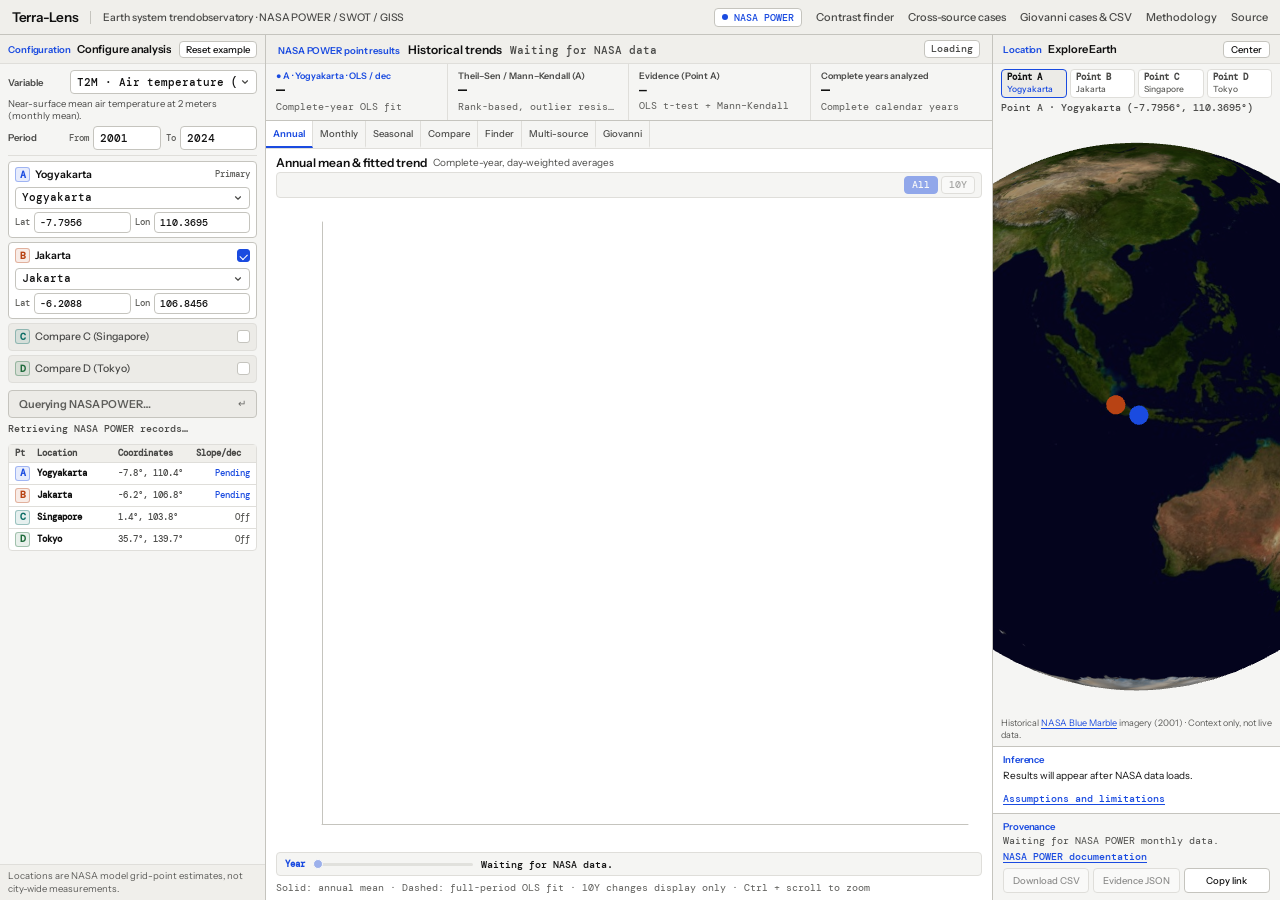
==== commit 9b3e0998: "Deploy preview from source commit 662a33a8d9b34cd691e43c80572f73dbea004784" ====
--- a/index.html
+++ b/index.html
@@ -1,4 +1,4 @@
 <!doctype html>
-<html lang="en"><head><meta charset="utf-8"><meta name="viewport" content="width=device-width,initial-scale=1"><meta name="theme-color" content="#ffffff"><meta name="description" content="Explore real NASA POWER Earth-system data and investigate historical trends."><link rel="preconnect" href="https://fonts.googleapis.com"><link rel="preconnect" href="https://fonts.gstatic.com" crossorigin><link href="https://fonts.googleapis.com/css2?family=DM+Mono:wght@400;500&family=Instrument+Sans:wght@400;500;600;700&display=swap" rel="stylesheet"><link rel="icon" href="./assets/favicon-BW-tt1GC.svg" type="image/svg+xml"><title>Terra-Lens — Earth trend workspace</title>  <script type="module" crossorigin src="./assets/index-CYn3hPsx.js"></script>
+<html lang="en"><head><meta charset="utf-8"><meta name="viewport" content="width=device-width,initial-scale=1"><meta name="theme-color" content="#ffffff"><meta name="description" content="Explore real NASA POWER Earth-system data and investigate historical trends."><link rel="preconnect" href="https://fonts.googleapis.com"><link rel="preconnect" href="https://fonts.gstatic.com" crossorigin><link href="https://fonts.googleapis.com/css2?family=DM+Mono:wght@400;500&family=Instrument+Sans:wght@400;500;600;700&display=swap" rel="stylesheet"><link rel="icon" href="./assets/favicon-BW-tt1GC.svg" type="image/svg+xml"><title>Terra-Lens — Earth trend workspace</title>  <script type="module" crossorigin src="./assets/index-Opvkn_Id.js"></script>
   <link rel="stylesheet" crossorigin href="./assets/index-wd_HZP9s.css">
 </head><body><div id="root"></div></body></html>
